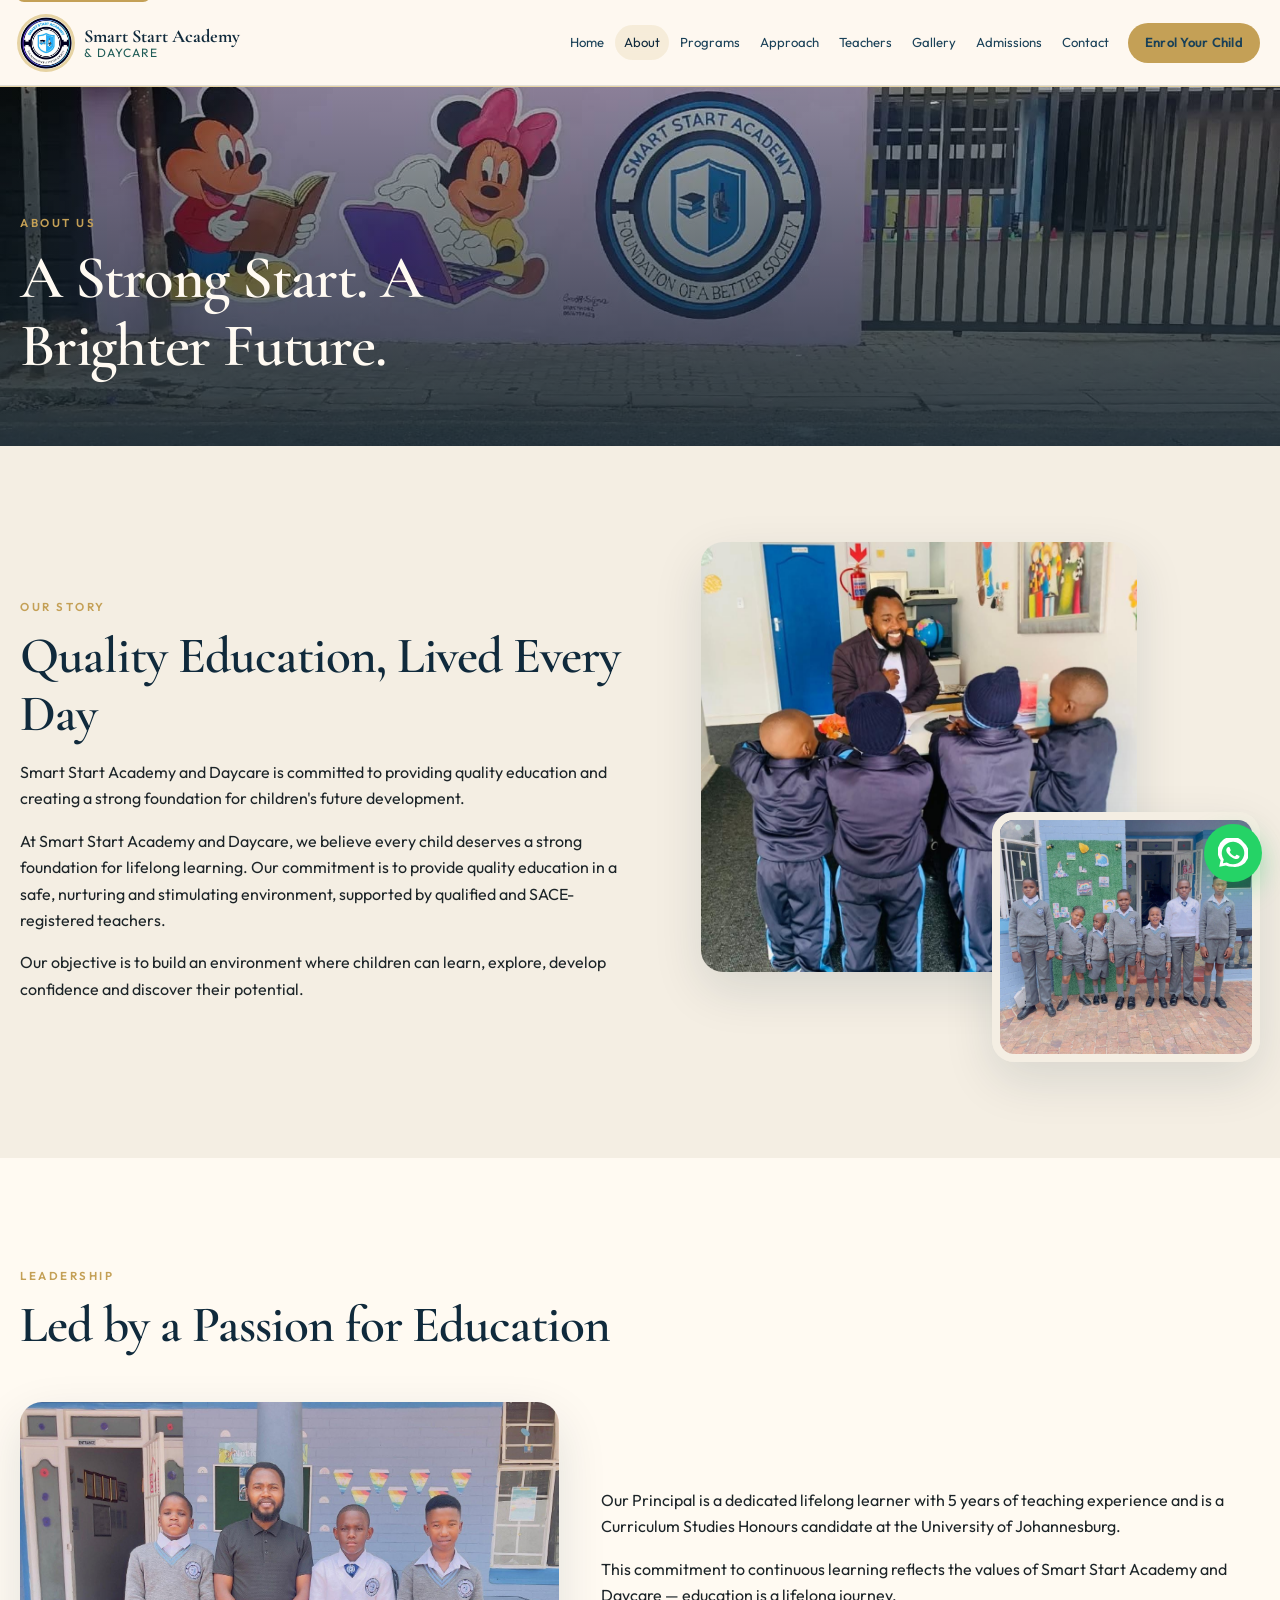
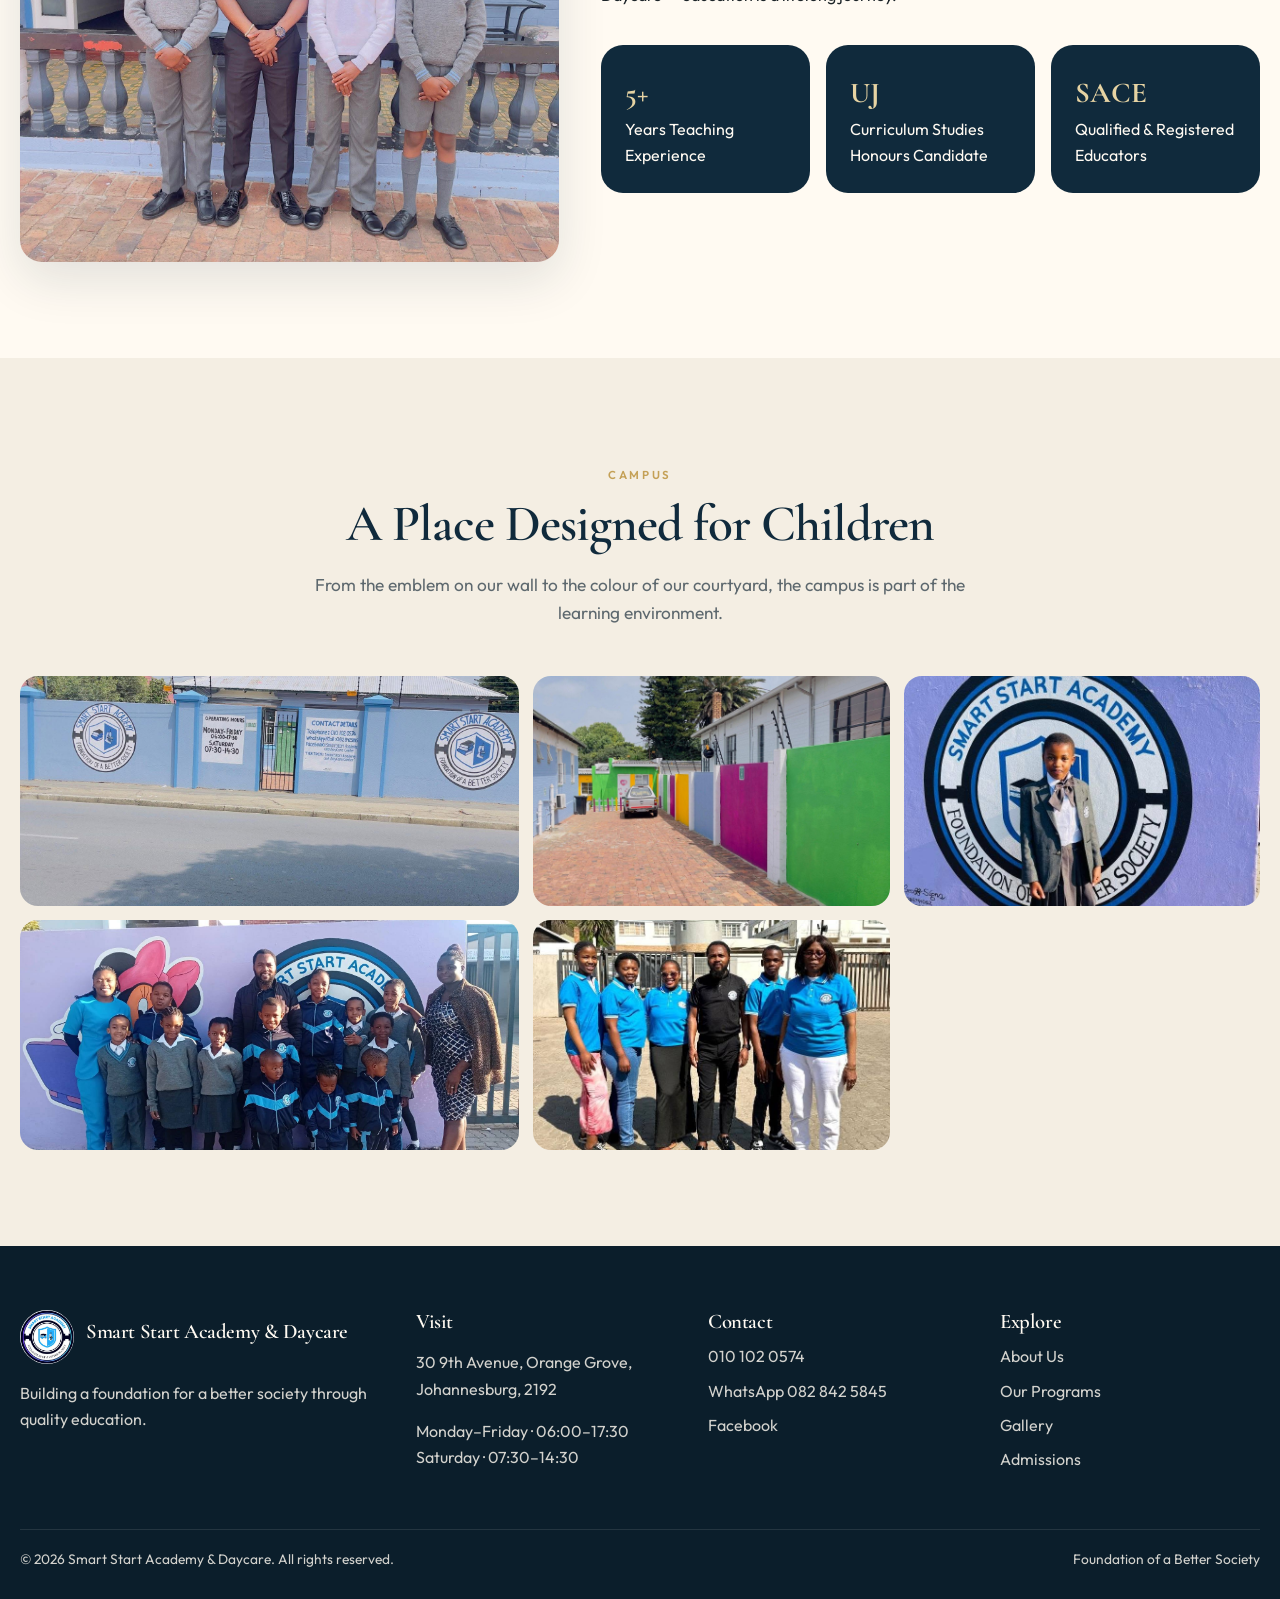
==== about.html @ 1e560c32 "Add premium Smart Start Academy website with school photographs. Co-authored-by: Cursor <cursoragent" ====
<!DOCTYPE html>
<html lang="en">
<head>
  <meta charset="UTF-8">
  <meta name="viewport" content="width=device-width, initial-scale=1.0">
  <title>About Us | Smart Start Academy &amp; Daycare</title>
  <meta name="description" content="The story, philosophy and leadership of Smart Start Academy and Daycare in Orange Grove, Johannesburg.">
  <link rel="icon" href="images/logo.jpg">
  <link rel="preconnect" href="https://fonts.googleapis.com">
  <link rel="preconnect" href="https://fonts.gstatic.com" crossorigin>
  <link href="https://fonts.googleapis.com/css2?family=Cormorant+Garamond:ital,wght@0,500;0,600;0,700;1,500&family=Outfit:wght@300;400;500;600;700&display=swap" rel="stylesheet">
  <link rel="stylesheet" href="css/styles.css">
</head>
<body data-page="about">
  <a class="skip-link" href="#main">Skip to content</a>
  <header class="site-header" id="site-header"></header>
  <main id="main">
    <section class="page-hero" style="background-image: url('images/campus-mural.jpg')">
      <div class="container">
        <p class="eyebrow">About Us</p>
        <h1>A Strong Start. A Brighter Future.</h1>
      </div>
    </section>

    <section class="section">
      <div class="container split">
        <div>
          <p class="eyebrow">Our Story</p>
          <h2>Quality Education, Lived Every Day</h2>
          <p>Smart Start Academy and Daycare is committed to providing quality education and creating a strong foundation for children's future development.</p>
          <p>At Smart Start Academy and Daycare, we believe every child deserves a strong foundation for lifelong learning. Our commitment is to provide quality education in a safe, nurturing and stimulating environment, supported by qualified and SACE-registered teachers.</p>
          <p>Our objective is to build an environment where children can learn, explore, develop confidence and discover their potential.</p>
        </div>
        <div class="split-images">
          <img class="img-main" src="images/hero-welcome.jpg" alt="Young learners gathering with the Principal">
          <img class="img-float" src="images/learners-entrance.jpg" alt="Smart Start learners standing at the school entrance">
        </div>
      </div>
    </section>

    <section class="section alt">
      <div class="container">
        <div class="section-head">
          <p class="eyebrow">Leadership</p>
          <h2>Led by a Passion for Education</h2>
        </div>
        <div class="team-feature">
          <img src="images/principal-boys.jpg" alt="The Principal standing with Smart Start learners">
          <div>
            <p>Our Principal is a dedicated lifelong learner with 5 years of teaching experience and is a Curriculum Studies Honours candidate at the University of Johannesburg.</p>
            <p>This commitment to continuous learning reflects the values of Smart Start Academy and Daycare — education is a lifelong journey.</p>
            <div class="stats">
              <div class="stat"><strong>5+</strong>Years Teaching Experience</div>
              <div class="stat"><strong>UJ</strong>Curriculum Studies Honours Candidate</div>
              <div class="stat"><strong>SACE</strong>Qualified &amp; Registered Educators</div>
            </div>
          </div>
        </div>
      </div>
    </section>

    <section class="section">
      <div class="container">
        <div class="section-head center">
          <p class="eyebrow">Campus</p>
          <h2>A Place Designed for Children</h2>
          <p class="lede">From the emblem on our wall to the colour of our courtyard, the campus is part of the learning environment.</p>
        </div>
        <div class="photo-mosaic">
          <img src="images/campus-blue-wall.jpg" alt="The Smart Start Academy campus wall on 9th Avenue">
          <img src="images/campus-courtyard.jpg" alt="Colourful courtyard walls on campus">
          <img src="images/learner-logo-wall.jpg" alt="A learner standing before the school emblem">
          <img src="images/family-mural.jpg" alt="Staff and learners in front of the campus mural">
          <img src="images/staff-team.jpg" alt="The Smart Start team">
        </div>
      </div>
    </section>
  </main>
  <footer class="site-footer" id="site-footer"></footer>
  <script src="js/site.js"></script>
</body>
</html>
---- css/styles.css ----
:root {
  --ivory: #f4eee3;
  --paper: #fffaf2;
  --cream: #e9dfcf;
  --sand: #d8cbb6;
  --navy: #102a3c;
  --navy-deep: #0b1e2b;
  --navy-soft: #1a4158;
  --teal: #1f5c57;
  --teal-bright: #2d7a73;
  --sky: #4e9bc8;
  --gold: #c4a056;
  --gold-soft: #e6d3a3;
  --ink: #1c2428;
  --muted: #5d686e;
  --line: rgba(16, 42, 60, 0.12);
  --white: #ffffff;
  --shadow: 0 18px 50px rgba(16, 42, 60, 0.12);
  --shadow-soft: 0 10px 30px rgba(16, 42, 60, 0.08);
  --radius: 22px;
  --radius-sm: 14px;
  --header-h: 86px;
  --font-display: "Cormorant Garamond", Georgia, serif;
  --font-body: "Outfit", "Segoe UI", sans-serif;
  --ease: cubic-bezier(0.22, 1, 0.36, 1);
}

*,
*::before,
*::after {
  box-sizing: border-box;
}

html {
  scroll-behavior: smooth;
}

html,
body {
  margin: 0;
  padding: 0;
}

body {
  font-family: var(--font-body);
  color: var(--ink);
  background: var(--ivory);
  line-height: 1.65;
  min-height: 100vh;
}

img {
  max-width: 100%;
  display: block;
}

a {
  color: inherit;
  text-decoration: none;
}

button,
input,
select,
textarea {
  font: inherit;
}

.skip-link {
  position: absolute;
  left: 16px;
  top: -40px;
  background: var(--gold);
  color: var(--navy-deep);
  padding: 8px 14px;
  z-index: 100;
  border-radius: 8px;
}

.skip-link:focus {
  top: 16px;
}

.container {
  width: min(1240px, calc(100% - 32px));
  margin: 0 auto;
}

.eyebrow {
  display: inline-block;
  letter-spacing: 0.22em;
  text-transform: uppercase;
  font-size: 0.72rem;
  font-weight: 600;
  color: var(--gold);
  margin-bottom: 12px;
}

h1,
h2,
h3,
.display {
  font-family: var(--font-display);
  font-weight: 600;
  line-height: 1.12;
  color: var(--navy);
  letter-spacing: -0.02em;
}

h1 {
  font-size: clamp(2.6rem, 6vw, 5.4rem);
  margin: 0 0 18px;
}

h2 {
  font-size: clamp(2rem, 4vw, 3.4rem);
  margin: 0 0 16px;
}

h3 {
  font-size: 1.45rem;
  margin: 0 0 10px;
}

.lede {
  font-size: 1.08rem;
  color: var(--muted);
  max-width: 62ch;
}

.section {
  padding: 96px 0;
}

.section.alt {
  background: var(--paper);
}

.section-head {
  max-width: 720px;
  margin-bottom: 48px;
}

.section-head.center {
  margin-left: auto;
  margin-right: auto;
  text-align: center;
}

.section-head.center .lede {
  margin-left: auto;
  margin-right: auto;
}

.site-header {
  position: sticky;
  top: 0;
  z-index: 50;
  height: var(--header-h);
  display: flex;
  align-items: center;
  background: rgba(255, 250, 242, 0.88);
  backdrop-filter: blur(16px);
  border-bottom: 1px solid var(--line);
  box-shadow: 0 1px 0 var(--gold-soft);
}

.header-inner {
  display: flex;
  align-items: center;
  justify-content: space-between;
  gap: 16px;
}

.brand {
  display: flex;
  align-items: center;
  gap: 12px;
  min-width: max-content;
}

.brand img {
  width: 52px;
  height: 52px;
  object-fit: cover;
  border-radius: 50%;
  background: var(--white);
  box-shadow: 0 0 0 3px var(--gold-soft);
}

.brand-text {
  display: flex;
  flex-direction: column;
  line-height: 1.1;
}

.brand-text strong {
  font-family: var(--font-display);
  font-size: 1.15rem;
  color: var(--navy);
}

.brand-text small {
  color: var(--teal);
  font-size: 0.75rem;
  letter-spacing: 0.08em;
  text-transform: uppercase;
}

.nav-toggle {
  display: none;
  width: 44px;
  height: 44px;
  border: 1px solid var(--line);
  background: var(--paper);
  border-radius: 10px;
  cursor: pointer;
}

.nav-toggle span,
.nav-toggle span::before,
.nav-toggle span::after {
  display: block;
  width: 18px;
  height: 2px;
  background: var(--navy);
  position: relative;
  margin: 0 auto;
}

.nav-toggle span::before,
.nav-toggle span::after {
  content: "";
  position: absolute;
  left: 0;
}

.nav-toggle span::before {
  top: -6px;
}

.nav-toggle span::after {
  top: 6px;
}

.site-nav {
  display: flex;
  align-items: center;
  gap: 2px;
  flex-wrap: nowrap;
}

.site-nav a {
  padding: 7px 9px;
  font-size: 0.82rem;
  color: var(--navy-soft);
  border-radius: 999px;
  white-space: nowrap;
}

.site-nav a:hover,
.site-nav a[aria-current="page"] {
  color: var(--navy);
  background: rgba(196, 160, 86, 0.14);
}

.header-cta {
  margin-left: 8px;
}

.btn {
  display: inline-flex;
  align-items: center;
  justify-content: center;
  gap: 8px;
  min-height: 48px;
  padding: 0 22px;
  border-radius: 999px;
  border: 1px solid transparent;
  font-weight: 600;
  letter-spacing: 0.02em;
  transition: 0.25s var(--ease);
  cursor: pointer;
  white-space: nowrap;
}

.header-cta.btn {
  min-height: 40px;
  padding: 0 16px;
  font-size: 0.82rem;
}

.btn-primary {
  background: var(--navy);
  color: var(--paper);
}

.btn-primary:hover {
  background: var(--teal);
  transform: translateY(-1px);
}

.btn-gold {
  background: var(--gold);
  color: var(--navy-deep);
}

.btn-gold:hover {
  background: var(--gold-soft);
  transform: translateY(-1px);
}

.btn-ghost {
  background: transparent;
  color: var(--paper);
  border-color: rgba(255, 250, 242, 0.45);
}

.btn-ghost:hover {
  background: rgba(255, 250, 242, 0.12);
}

.btn-outline {
  background: transparent;
  color: var(--navy);
  border-color: rgba(16, 42, 60, 0.2);
}

.btn-outline:hover {
  border-color: var(--gold);
  background: rgba(196, 160, 86, 0.1);
}

.hero {
  position: relative;
  min-height: calc(100vh - var(--header-h));
  display: grid;
  place-items: center;
  overflow: hidden;
  color: var(--paper);
}

.hero-slides {
  position: absolute;
  inset: 0;
}

.hero-slide {
  position: absolute;
  inset: 0;
  background-size: cover;
  background-position: center;
  opacity: 0;
  transform: scale(1.06);
  transition: opacity 1.1s var(--ease), transform 8s linear;
}

.hero-slide.is-active {
  opacity: 1;
  transform: scale(1);
}

.hero::after {
  content: "";
  position: absolute;
  inset: 0;
  background:
    linear-gradient(180deg, rgba(11, 30, 43, 0.28) 0%, rgba(11, 30, 43, 0.72) 70%),
    linear-gradient(90deg, rgba(11, 30, 43, 0.55), transparent 55%);
}

.hero-content {
  position: relative;
  z-index: 1;
  width: min(1180px, calc(100% - 40px));
  padding: 80px 0 72px;
}

.hero-kicker {
  display: inline-flex;
  align-items: center;
  gap: 10px;
  letter-spacing: 0.24em;
  text-transform: uppercase;
  font-size: 0.78rem;
  color: var(--gold-soft);
  margin-bottom: 18px;
}

.hero h1 {
  color: var(--paper);
  max-width: 14ch;
}

.hero .lede {
  color: rgba(255, 250, 242, 0.86);
  font-size: 1.16rem;
  margin-bottom: 32px;
}

.hero-actions {
  display: flex;
  flex-wrap: wrap;
  gap: 12px;
}

.hero-dots {
  position: absolute;
  z-index: 1;
  right: 32px;
  bottom: 32px;
  display: flex;
  gap: 8px;
}

.hero-dots button {
  width: 10px;
  height: 10px;
  border: 0;
  border-radius: 50%;
  background: rgba(255, 250, 242, 0.35);
  cursor: pointer;
}

.hero-dots button.is-active {
  background: var(--gold);
}

.motif {
  display: grid;
  grid-template-columns: auto 1fr auto;
  align-items: center;
  gap: 28px;
  padding: 28px 0;
  border-bottom: 1px solid var(--line);
  color: var(--navy);
  font-family: var(--font-display);
  font-style: italic;
  font-size: 1.2rem;
  text-align: center;
}

.motif span:first-child,
.motif span:last-child {
  width: 72px;
  height: 1px;
  background: var(--gold);
}

.split {
  display: grid;
  grid-template-columns: 1.05fr 0.95fr;
  gap: 64px;
  align-items: center;
}

.split-images {
  position: relative;
  min-height: 520px;
}

.split-images img {
  width: 100%;
  height: 100%;
  object-fit: cover;
  border-radius: var(--radius);
  box-shadow: var(--shadow);
}

.split-images .img-main {
  width: 78%;
  height: 430px;
}

.split-images .img-float {
  position: absolute;
  width: 48%;
  height: 250px;
  right: 0;
  bottom: 0;
  border: 8px solid var(--ivory);
}

.card-grid {
  display: grid;
  grid-template-columns: repeat(3, 1fr);
  gap: 22px;
}

.card {
  background: var(--paper);
  border: 1px solid var(--line);
  border-radius: var(--radius);
  padding: 28px;
  box-shadow: var(--shadow-soft);
}

.card .icon {
  width: 46px;
  height: 46px;
  display: grid;
  place-items: center;
  border-radius: 14px;
  background: rgba(31, 92, 87, 0.1);
  color: var(--teal);
  margin-bottom: 18px;
  font-size: 1.2rem;
}

.why-grid {
  display: grid;
  grid-template-columns: repeat(auto-fit, minmax(190px, 1fr));
  gap: 16px;
}

.why-card {
  background: var(--paper);
  border-radius: var(--radius);
  padding: 26px 22px;
  min-height: 250px;
  box-shadow: var(--shadow-soft);
  border: 1px solid transparent;
}

.why-card:hover {
  border-color: var(--gold-soft);
  transform: translateY(-4px);
  transition: 0.3s var(--ease);
}

.why-card .num {
  font-family: var(--font-display);
  font-size: 1.7rem;
  color: var(--gold);
}

.stats {
  display: grid;
  grid-template-columns: repeat(3, 1fr);
  gap: 16px;
  margin-top: 36px;
}

.stat {
  background: var(--navy);
  color: var(--paper);
  border-radius: var(--radius);
  padding: 24px;
}

.stat strong {
  display: block;
  font-family: var(--font-display);
  font-size: 1.8rem;
  color: var(--gold-soft);
}

.photo-mosaic {
  display: grid;
  grid-template-columns: 1.4fr 1fr 1fr;
  grid-template-rows: 230px 230px;
  gap: 14px;
}

.photo-mosaic a,
.photo-mosaic img {
  width: 100%;
  height: 100%;
  object-fit: cover;
  border-radius: 18px;
}

.photo-mosaic a:first-child {
  grid-row: 1 / 3;
}

.location-grid {
  display: grid;
  grid-template-columns: 0.85fr 1.15fr;
  gap: 28px;
  align-items: stretch;
}

.map-frame {
  min-height: 420px;
  border: 0;
  border-radius: var(--radius);
  box-shadow: var(--shadow);
  width: 100%;
}

.social-band {
  display: grid;
  grid-template-columns: 1fr 1fr;
  gap: 28px;
  align-items: center;
}

.social-band img {
  height: 360px;
  width: 100%;
  object-fit: cover;
  border-radius: var(--radius);
}

.page-hero {
  position: relative;
  min-height: 360px;
  display: grid;
  align-items: end;
  color: var(--paper);
  background-size: cover;
  background-position: center;
}

.page-hero::after {
  content: "";
  position: absolute;
  inset: 0;
  background: linear-gradient(180deg, rgba(11, 30, 43, 0.2), rgba(11, 30, 43, 0.78));
}

.page-hero .container {
  position: relative;
  z-index: 1;
  padding: 70px 0 48px;
}

.page-hero h1 {
  color: var(--paper);
  font-size: clamp(2.2rem, 5vw, 3.8rem);
  max-width: 16ch;
}

.gallery-grid {
  display: grid;
  grid-template-columns: repeat(3, 1fr);
  gap: 16px;
}

.gallery-grid a {
  display: block;
  overflow: hidden;
  border-radius: 18px;
  height: 280px;
  box-shadow: var(--shadow-soft);
}

.gallery-grid img {
  width: 100%;
  height: 100%;
  object-fit: cover;
  transition: transform 0.6s var(--ease);
}

.gallery-grid a:hover img {
  transform: scale(1.06);
}

.gallery-grid a:nth-child(3n) {
  height: 340px;
}

.form {
  display: grid;
  gap: 14px;
}

.form-row {
  display: grid;
  grid-template-columns: 1fr 1fr;
  gap: 14px;
}

label {
  display: grid;
  gap: 6px;
  font-size: 0.9rem;
  color: var(--navy);
  font-weight: 600;
}

input,
select,
textarea {
  width: 100%;
  border: 1px solid var(--line);
  background: var(--white);
  border-radius: 12px;
  padding: 12px 14px;
  color: var(--ink);
}

textarea {
  min-height: 140px;
  resize: vertical;
}

.contact-details {
  display: grid;
  gap: 16px;
}

.contact-item {
  background: var(--paper);
  border-radius: var(--radius-sm);
  padding: 18px 20px;
  border: 1px solid var(--line);
}

.contact-item strong {
  display: block;
  color: var(--navy);
}

.site-footer {
  background: var(--navy-deep);
  color: rgba(255, 250, 242, 0.82);
  padding: 64px 0 28px;
}

.footer-grid {
  display: grid;
  grid-template-columns: 1.4fr 1fr 1fr 1fr;
  gap: 32px;
  margin-bottom: 42px;
}

.site-footer h3 {
  color: var(--paper);
  font-size: 1.3rem;
}

.site-footer a:hover {
  color: var(--gold-soft);
}

.footer-brand {
  display: flex;
  gap: 12px;
  align-items: center;
  margin-bottom: 14px;
}

.footer-brand img {
  width: 54px;
  height: 54px;
  border-radius: 50%;
  object-fit: cover;
  background: var(--white);
}

.footer-links {
  display: grid;
  gap: 8px;
}

.copyright {
  border-top: 1px solid rgba(255, 250, 242, 0.1);
  padding-top: 18px;
  font-size: 0.86rem;
  display: flex;
  justify-content: space-between;
  gap: 12px;
  flex-wrap: wrap;
}

.whatsapp-float {
  position: fixed;
  right: 18px;
  bottom: 18px;
  z-index: 60;
  width: 58px;
  height: 58px;
  border-radius: 50%;
  background: #25d366;
  color: white;
  display: grid;
  place-items: center;
  box-shadow: 0 10px 24px rgba(37, 211, 102, 0.35);
}

.whatsapp-float svg {
  width: 30px;
  height: 30px;
  fill: currentColor;
}

.reveal {
  opacity: 0;
  transform: translateY(24px);
  animation: rise 0.8s var(--ease) forwards;
}

.reveal:nth-child(2) {
  animation-delay: 0.08s;
}

.note {
  background: rgba(196, 160, 86, 0.12);
  border-left: 3px solid var(--gold);
  padding: 14px 16px;
  border-radius: 0 12px 12px 0;
  color: var(--navy);
}

.lightbox {
  position: fixed;
  inset: 0;
  background: rgba(11, 30, 43, 0.92);
  display: none;
  place-items: center;
  z-index: 200;
  padding: 24px;
}

.lightbox.is-open {
  display: grid;
}

.lightbox img {
  max-width: min(1100px, 92vw);
  max-height: 84vh;
  border-radius: 16px;
}

.lightbox-close {
  position: absolute;
  top: 18px;
  right: 18px;
  background: transparent;
  color: white;
  border: 0;
  font-size: 2rem;
  cursor: pointer;
}

.team-feature {
  display: grid;
  grid-template-columns: 0.9fr 1.1fr;
  gap: 42px;
  align-items: center;
}

.team-feature img {
  width: 100%;
  height: 460px;
  object-fit: cover;
  border-radius: var(--radius);
  box-shadow: var(--shadow);
}

.program-list {
  display: grid;
  gap: 18px;
}

.program-item {
  display: grid;
  grid-template-columns: 180px 1fr;
  gap: 24px;
  background: var(--paper);
  border-radius: var(--radius);
  overflow: hidden;
  box-shadow: var(--shadow-soft);
}

.program-item img {
  width: 100%;
  height: 100%;
  min-height: 180px;
  object-fit: cover;
}

.program-item div {
  padding: 24px 24px 24px 0;
}

@keyframes rise {
  to {
    opacity: 1;
    transform: none;
  }
}

@media (max-width: 1024px) {
  .why-grid,
  .card-grid,
  .footer-grid {
    grid-template-columns: 1fr 1fr;
  }

  .split,
  .location-grid,
  .social-band,
  .team-feature,
  .program-item {
    grid-template-columns: 1fr;
  }

  .program-item div {
    padding: 22px;
  }

  .split-images {
    min-height: 420px;
  }
}

@media (max-width: 1180px) {
  :root {
    --header-h: 74px;
  }

  .nav-toggle {
    display: inline-flex;
    align-items: center;
  }

  .site-nav {
    position: absolute;
    top: var(--header-h);
    left: 0;
    right: 0;
    display: none;
    flex-direction: column;
    align-items: stretch;
    background: var(--paper);
    padding: 12px 20px 20px;
    border-bottom: 1px solid var(--line);
    z-index: 60;
    box-shadow: var(--shadow);
  }

  .site-nav.is-open {
    display: flex;
  }

  .header-cta {
    margin: 8px 0 0;
  }
}

@media (max-width: 860px) {
  .why-grid,
  .card-grid,
  .stats,
  .footer-grid,
  .form-row,
  .gallery-grid,
  .photo-mosaic {
    grid-template-columns: 1fr;
  }

  .photo-mosaic,
  .photo-mosaic a:first-child {
    grid-row: auto;
    height: 240px;
  }

  .hero-dots {
    right: 20px;
    bottom: 20px;
  }

  .section {
    padding: 72px 0;
  }
}

@media (prefers-reduced-motion: reduce) {
  html {
    scroll-behavior: auto;
  }

  .reveal,
  .hero-slide {
    animation: none;
    transition: none;
    opacity: 1;
    transform: none;
  }
}
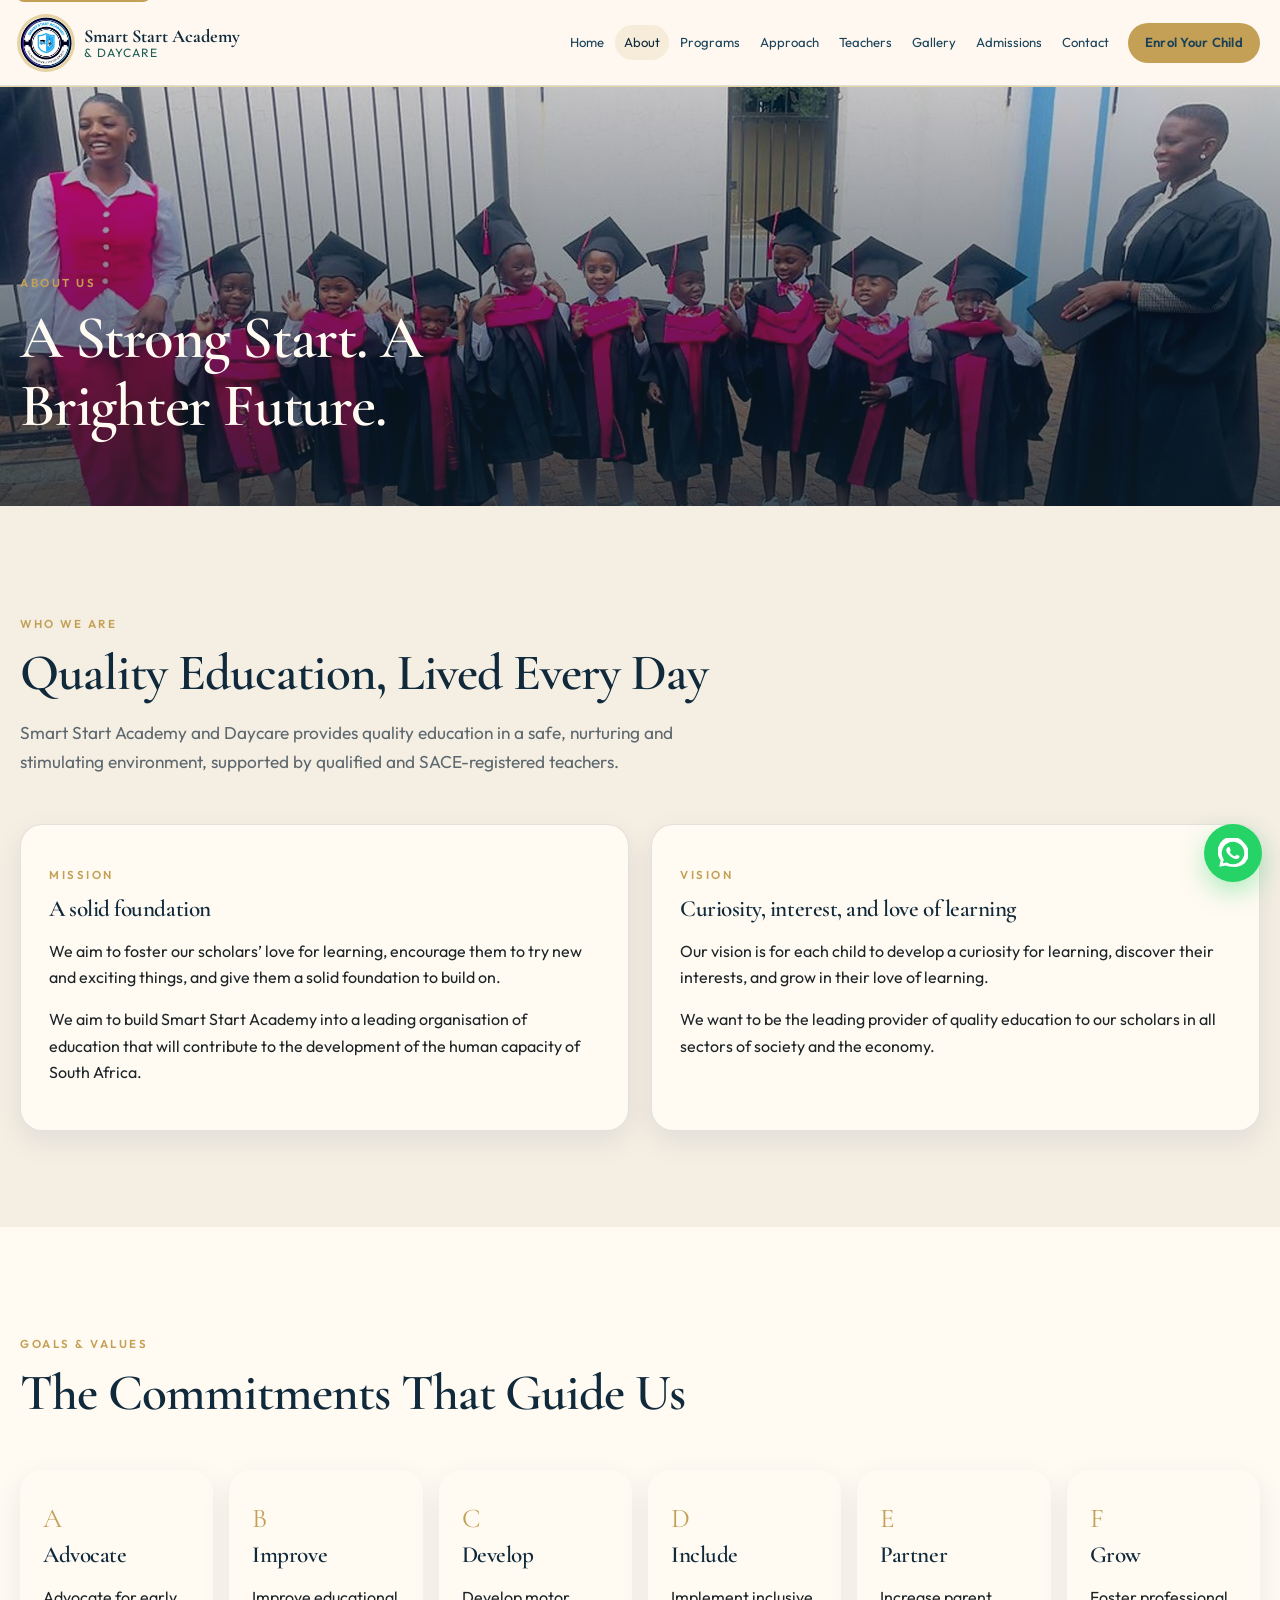
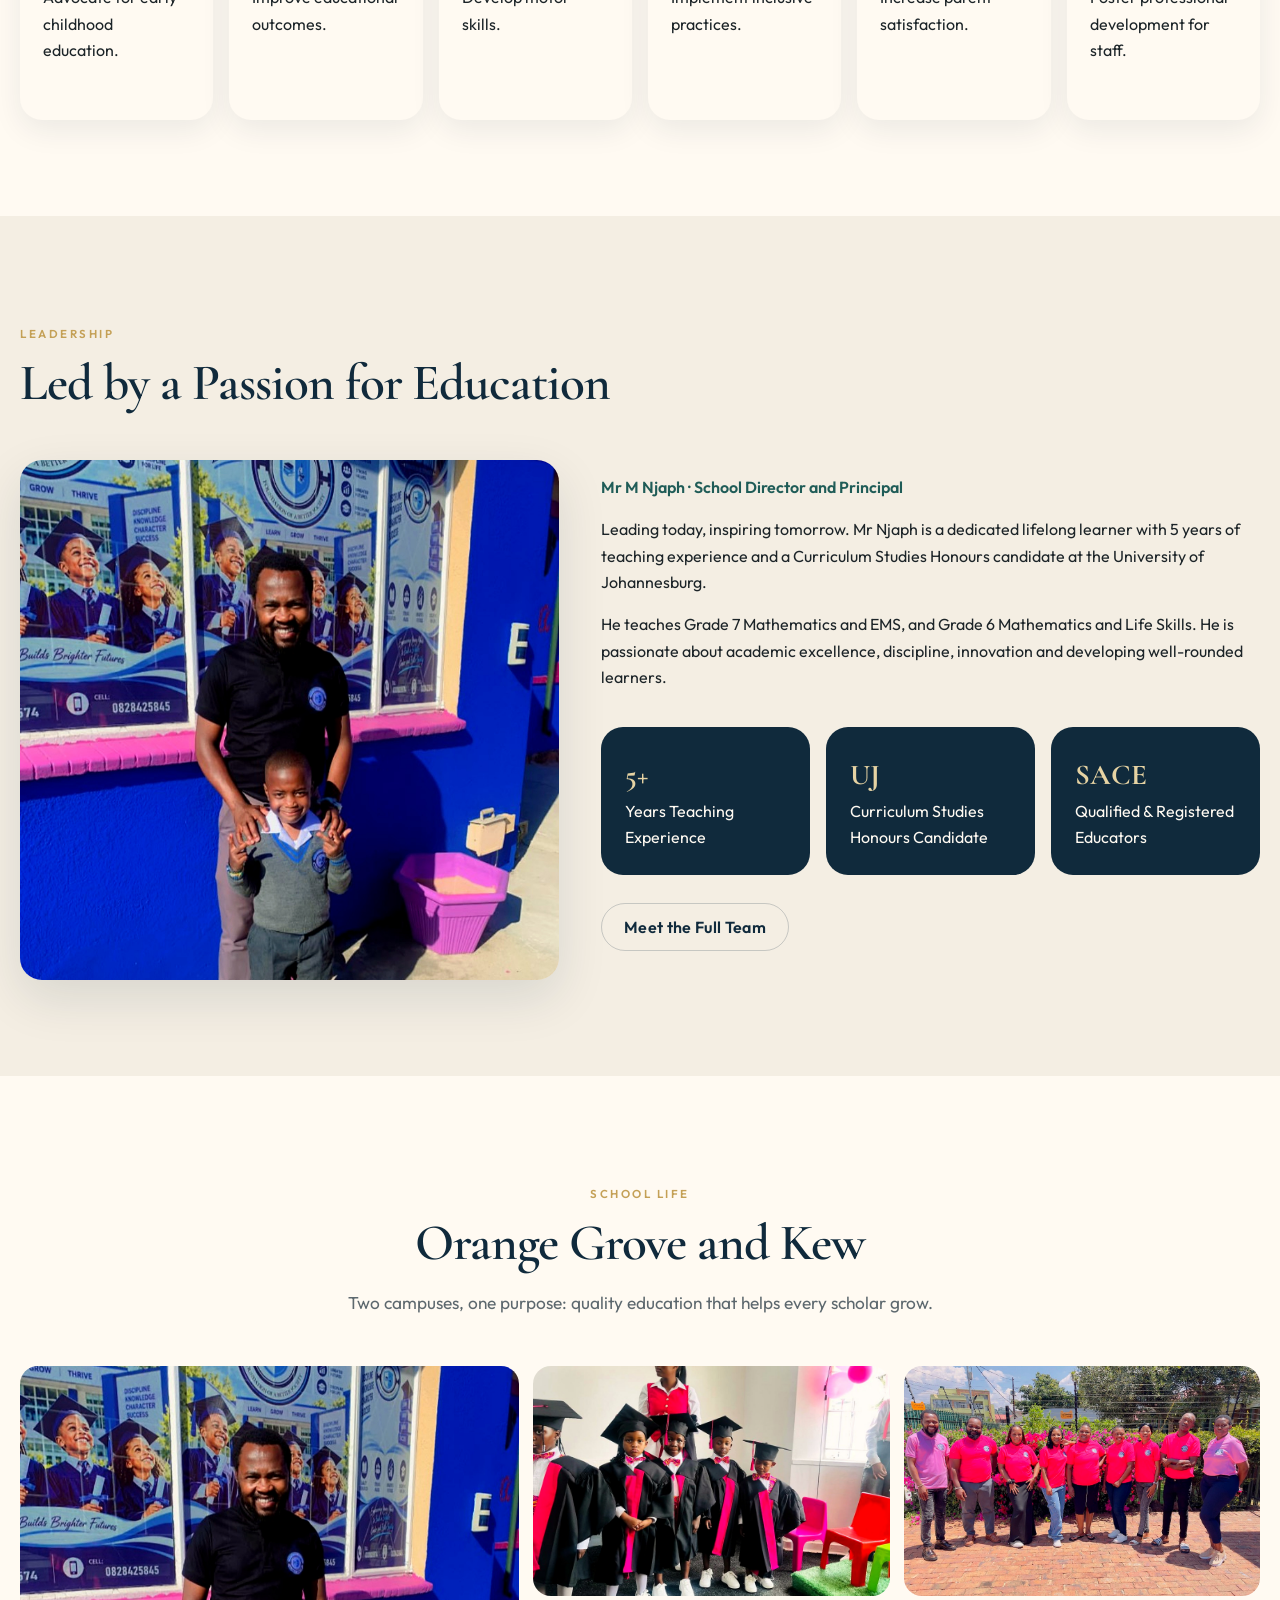
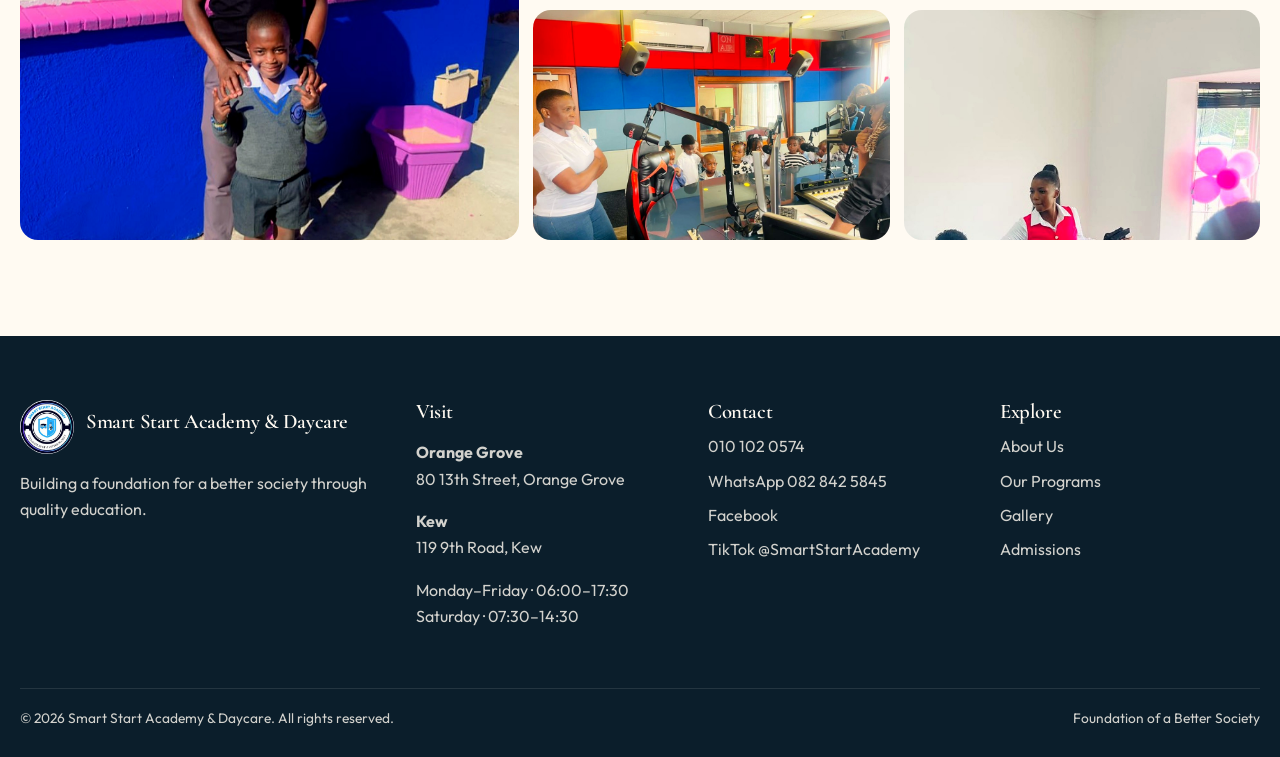
==== commit 207a515e: "Update site pages, styles, and campus photos." ====
--- a/about.html
+++ b/about.html
@@ -4,7 +4,7 @@
   <meta charset="UTF-8">
   <meta name="viewport" content="width=device-width, initial-scale=1.0">
   <title>About Us | Smart Start Academy &amp; Daycare</title>
-  <meta name="description" content="The story, philosophy and leadership of Smart Start Academy and Daycare in Orange Grove, Johannesburg.">
+  <meta name="description" content="Mission, vision and leadership of Smart Start Academy and Daycare in Orange Grove and Kew, Johannesburg.">
   <link rel="icon" href="images/logo.jpg">
   <link rel="preconnect" href="https://fonts.googleapis.com">
   <link rel="preconnect" href="https://fonts.gstatic.com" crossorigin>
@@ -15,7 +15,7 @@
   <a class="skip-link" href="#main">Skip to content</a>
   <header class="site-header" id="site-header"></header>
   <main id="main">
-    <section class="page-hero" style="background-image: url('images/campus-mural.jpg')">
+    <section class="page-hero" style="background-image: url('images/graduation-outdoor.jpg'); background-position: center 32%;">
       <div class="container">
         <p class="eyebrow">About Us</p>
         <h1>A Strong Start. A Brighter Future.</h1>
@@ -23,17 +23,25 @@
     </section>
 
     <section class="section">
-      <div class="container split">
-        <div>
-          <p class="eyebrow">Our Story</p>
+      <div class="container">
+        <div class="section-head">
+          <p class="eyebrow">Who We Are</p>
           <h2>Quality Education, Lived Every Day</h2>
-          <p>Smart Start Academy and Daycare is committed to providing quality education and creating a strong foundation for children's future development.</p>
-          <p>At Smart Start Academy and Daycare, we believe every child deserves a strong foundation for lifelong learning. Our commitment is to provide quality education in a safe, nurturing and stimulating environment, supported by qualified and SACE-registered teachers.</p>
-          <p>Our objective is to build an environment where children can learn, explore, develop confidence and discover their potential.</p>
+          <p class="lede">Smart Start Academy and Daycare provides quality education in a safe, nurturing and stimulating environment, supported by qualified and SACE-registered teachers.</p>
         </div>
-        <div class="split-images">
-          <img class="img-main" src="images/hero-welcome.jpg" alt="Young learners gathering with the Principal">
-          <img class="img-float" src="images/learners-entrance.jpg" alt="Smart Start learners standing at the school entrance">
+        <div class="fee-grid">
+          <article class="card">
+            <p class="eyebrow">Mission</p>
+            <h3>A solid foundation</h3>
+            <p>We aim to foster our scholars’ love for learning, encourage them to try new and exciting things, and give them a solid foundation to build on.</p>
+            <p>We aim to build Smart Start Academy into a leading organisation of education that will contribute to the development of the human capacity of South Africa.</p>
+          </article>
+          <article class="card">
+            <p class="eyebrow">Vision</p>
+            <h3>Curiosity, interest, and love of learning</h3>
+            <p>Our vision is for each child to develop a curiosity for learning, discover their interests, and grow in their love of learning.</p>
+            <p>We want to be the leading provider of quality education to our scholars in all sectors of society and the economy.</p>
+          </article>
         </div>
       </div>
     </section>
@@ -41,37 +49,80 @@
     <section class="section alt">
       <div class="container">
         <div class="section-head">
-          <p class="eyebrow">Leadership</p>
-          <h2>Led by a Passion for Education</h2>
+          <p class="eyebrow">Goals &amp; Values</p>
+          <h2>The Commitments That Guide Us</h2>
         </div>
-        <div class="team-feature">
-          <img src="images/principal-boys.jpg" alt="The Principal standing with Smart Start learners">
-          <div>
-            <p>Our Principal is a dedicated lifelong learner with 5 years of teaching experience and is a Curriculum Studies Honours candidate at the University of Johannesburg.</p>
-            <p>This commitment to continuous learning reflects the values of Smart Start Academy and Daycare — education is a lifelong journey.</p>
-            <div class="stats">
-              <div class="stat"><strong>5+</strong>Years Teaching Experience</div>
-              <div class="stat"><strong>UJ</strong>Curriculum Studies Honours Candidate</div>
-              <div class="stat"><strong>SACE</strong>Qualified &amp; Registered Educators</div>
-            </div>
-          </div>
+        <div class="why-grid">
+          <article class="why-card">
+            <div class="num">A</div>
+            <h3>Advocate</h3>
+            <p>Advocate for early childhood education.</p>
+          </article>
+          <article class="why-card">
+            <div class="num">B</div>
+            <h3>Improve</h3>
+            <p>Improve educational outcomes.</p>
+          </article>
+          <article class="why-card">
+            <div class="num">C</div>
+            <h3>Develop</h3>
+            <p>Develop motor skills.</p>
+          </article>
+          <article class="why-card">
+            <div class="num">D</div>
+            <h3>Include</h3>
+            <p>Implement inclusive practices.</p>
+          </article>
+          <article class="why-card">
+            <div class="num">E</div>
+            <h3>Partner</h3>
+            <p>Increase parent satisfaction.</p>
+          </article>
+          <article class="why-card">
+            <div class="num">F</div>
+            <h3>Grow</h3>
+            <p>Foster professional development for staff.</p>
+          </article>
         </div>
       </div>
     </section>
 
     <section class="section">
       <div class="container">
+        <div class="section-head">
+          <p class="eyebrow">Leadership</p>
+          <h2>Led by a Passion for Education</h2>
+        </div>
+        <div class="team-feature">
+          <img src="images/principal-campus.jpg" alt="Mr M Njaph with a Smart Start learner outside the academy">
+          <div>
+            <p class="educator-role">Mr M Njaph · School Director and Principal</p>
+            <p>Leading today, inspiring tomorrow. Mr Njaph is a dedicated lifelong learner with 5 years of teaching experience and a Curriculum Studies Honours candidate at the University of Johannesburg.</p>
+            <p>He teaches Grade 7 Mathematics and EMS, and Grade 6 Mathematics and Life Skills. He is passionate about academic excellence, discipline, innovation and developing well-rounded learners.</p>
+            <div class="stats">
+              <div class="stat"><strong>5+</strong>Years Teaching Experience</div>
+              <div class="stat"><strong>UJ</strong>Curriculum Studies Honours Candidate</div>
+              <div class="stat"><strong>SACE</strong>Qualified &amp; Registered Educators</div>
+            </div>
+            <p style="margin-top:28px"><a class="btn btn-outline" href="teachers.html">Meet the Full Team</a></p>
+          </div>
+        </div>
+      </div>
+    </section>
+
+    <section class="section alt">
+      <div class="container">
         <div class="section-head center">
-          <p class="eyebrow">Campus</p>
-          <h2>A Place Designed for Children</h2>
-          <p class="lede">From the emblem on our wall to the colour of our courtyard, the campus is part of the learning environment.</p>
+          <p class="eyebrow">School Life</p>
+          <h2>Orange Grove and Kew</h2>
+          <p class="lede">Two campuses, one purpose: quality education that helps every scholar grow.</p>
         </div>
         <div class="photo-mosaic">
-          <img src="images/campus-blue-wall.jpg" alt="The Smart Start Academy campus wall on 9th Avenue">
-          <img src="images/campus-courtyard.jpg" alt="Colourful courtyard walls on campus">
-          <img src="images/learner-logo-wall.jpg" alt="A learner standing before the school emblem">
-          <img src="images/family-mural.jpg" alt="Staff and learners in front of the campus mural">
-          <img src="images/staff-team.jpg" alt="The Smart Start team">
+          <img src="images/principal-campus.jpg" alt="The Principal with a learner at the Smart Start campus">
+          <img src="images/graduation-indoor.jpg" alt="Young graduates in academy gowns">
+          <img src="images/staff-together.jpg" alt="The Smart Start team">
+          <img src="images/radio-studio.jpg" alt="Learners on a radio studio visit">
+          <img src="images/graduation-rehearsal.jpg" alt="Educators with the graduating class">
         </div>
       </div>
     </section>
--- a/css/styles.css
+++ b/css/styles.css
@@ -349,7 +349,7 @@
   position: absolute;
   inset: 0;
   background-size: cover;
-  background-position: center;
+  background-position: center 32%;
   opacity: 0;
   transform: scale(1.06);
   transition: opacity 1.1s var(--ease), transform 8s linear;
@@ -463,6 +463,7 @@
   width: 100%;
   height: 100%;
   object-fit: cover;
+  object-position: center 24%;
   border-radius: var(--radius);
   box-shadow: var(--shadow);
 }
@@ -567,10 +568,11 @@
   width: 100%;
   height: 100%;
   object-fit: cover;
+  object-position: center 30%;
   border-radius: 18px;
 }
 
-.photo-mosaic a:first-child {
+.photo-mosaic > :first-child {
   grid-row: 1 / 3;
 }
 
@@ -597,20 +599,21 @@
 }
 
 .social-band img {
-  height: 360px;
+  height: 420px;
   width: 100%;
   object-fit: cover;
+  object-position: center 28%;
   border-radius: var(--radius);
 }
 
 .page-hero {
   position: relative;
-  min-height: 360px;
+  min-height: 420px;
   display: grid;
   align-items: end;
   color: var(--paper);
   background-size: cover;
-  background-position: center;
+  background-position: center 30%;
 }
 
 .page-hero::after {
@@ -650,11 +653,12 @@
   width: 100%;
   height: 100%;
   object-fit: cover;
+  object-position: center 28%;
   transition: transform 0.6s var(--ease);
 }
 
-.gallery-grid a:hover img {
-  transform: scale(1.06);
+.gallery-grid img.focus-center {
+  object-position: center;
 }
 
 .gallery-grid a:nth-child(3n) {
@@ -844,8 +848,9 @@
 
 .team-feature img {
   width: 100%;
-  height: 460px;
+  height: 520px;
   object-fit: cover;
+  object-position: center 18%;
   border-radius: var(--radius);
   box-shadow: var(--shadow);
 }
@@ -857,7 +862,7 @@
 
 .program-item {
   display: grid;
-  grid-template-columns: 180px 1fr;
+  grid-template-columns: 240px 1fr;
   gap: 24px;
   background: var(--paper);
   border-radius: var(--radius);
@@ -868,12 +873,109 @@
 .program-item img {
   width: 100%;
   height: 100%;
-  min-height: 180px;
+  min-height: 210px;
   object-fit: cover;
+  object-position: center 22%;
 }
 
 .program-item div {
   padding: 24px 24px 24px 0;
+}
+
+.branch-grid,
+.fee-grid,
+.educator-grid {
+  display: grid;
+  grid-template-columns: 1fr 1fr;
+  gap: 22px;
+}
+
+.branch-card,
+.fee-card,
+.educator {
+  background: var(--paper);
+  border: 1px solid var(--line);
+  border-radius: var(--radius);
+  box-shadow: var(--shadow-soft);
+  overflow: hidden;
+}
+
+.branch-body,
+.fee-card,
+.educator-copy {
+  padding: 28px;
+}
+
+.branch-card .map-frame {
+  min-height: 260px;
+  border-radius: 0;
+  box-shadow: none;
+}
+
+.fee-card {
+  border-top: 4px solid var(--gold);
+}
+
+.fee-table {
+  width: 100%;
+  border-collapse: collapse;
+  margin-top: 8px;
+}
+
+.fee-table th,
+.fee-table td {
+  padding: 14px 0;
+  border-bottom: 1px solid var(--line);
+  vertical-align: baseline;
+}
+
+.fee-table th {
+  text-align: left;
+  font-weight: 500;
+  color: var(--navy);
+}
+
+.fee-table td {
+  text-align: right;
+  font-family: var(--font-display);
+  font-size: 1.7rem;
+  color: var(--navy);
+  font-weight: 600;
+}
+
+.fee-table td span {
+  display: block;
+  font-family: var(--font-body);
+  font-size: 0.75rem;
+  letter-spacing: 0.06em;
+  text-transform: uppercase;
+  color: var(--muted);
+  font-weight: 600;
+}
+
+.educator img {
+  width: 100%;
+  height: 460px;
+  object-fit: contain;
+  background:
+    radial-gradient(circle at top, rgba(196, 160, 86, 0.16), transparent 55%),
+    var(--ivory);
+}
+
+.educator-copy h3 {
+  margin-bottom: 6px;
+}
+
+.educator-role {
+  color: var(--teal);
+  font-weight: 600;
+  margin: 0 0 12px;
+}
+
+.subjects {
+  margin: 14px 0 0;
+  color: var(--muted);
+  font-size: 0.92rem;
 }
 
 @keyframes rise {
@@ -886,7 +988,10 @@
 @media (max-width: 1024px) {
   .why-grid,
   .card-grid,
-  .footer-grid {
+  .footer-grid,
+  .branch-grid,
+  .fee-grid,
+  .educator-grid {
     grid-template-columns: 1fr 1fr;
   }
 
@@ -948,12 +1053,19 @@
   .footer-grid,
   .form-row,
   .gallery-grid,
-  .photo-mosaic {
+  .photo-mosaic,
+  .branch-grid,
+  .fee-grid,
+  .educator-grid {
     grid-template-columns: 1fr;
   }
 
+  .educator img {
+    height: 520px;
+  }
+
   .photo-mosaic,
-  .photo-mosaic a:first-child {
+  .photo-mosaic > :first-child {
     grid-row: auto;
     height: 240px;
   }
